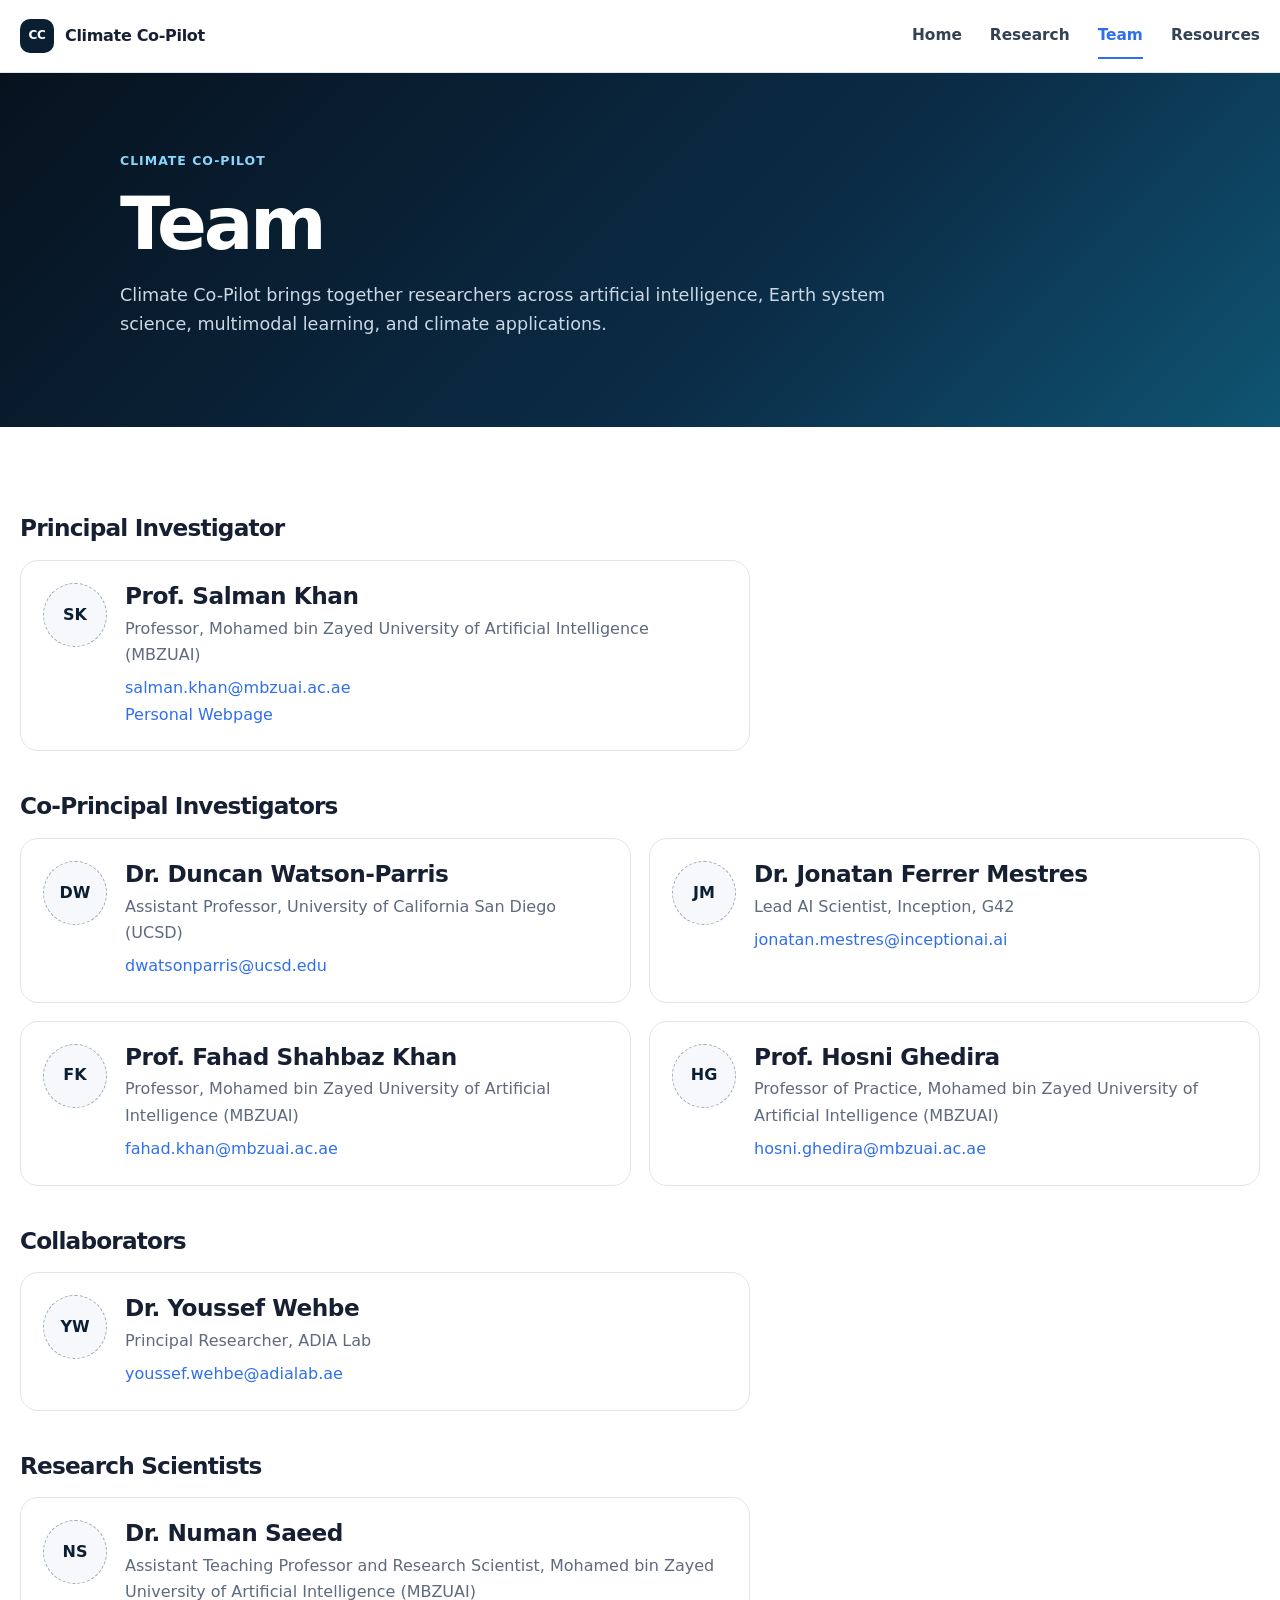
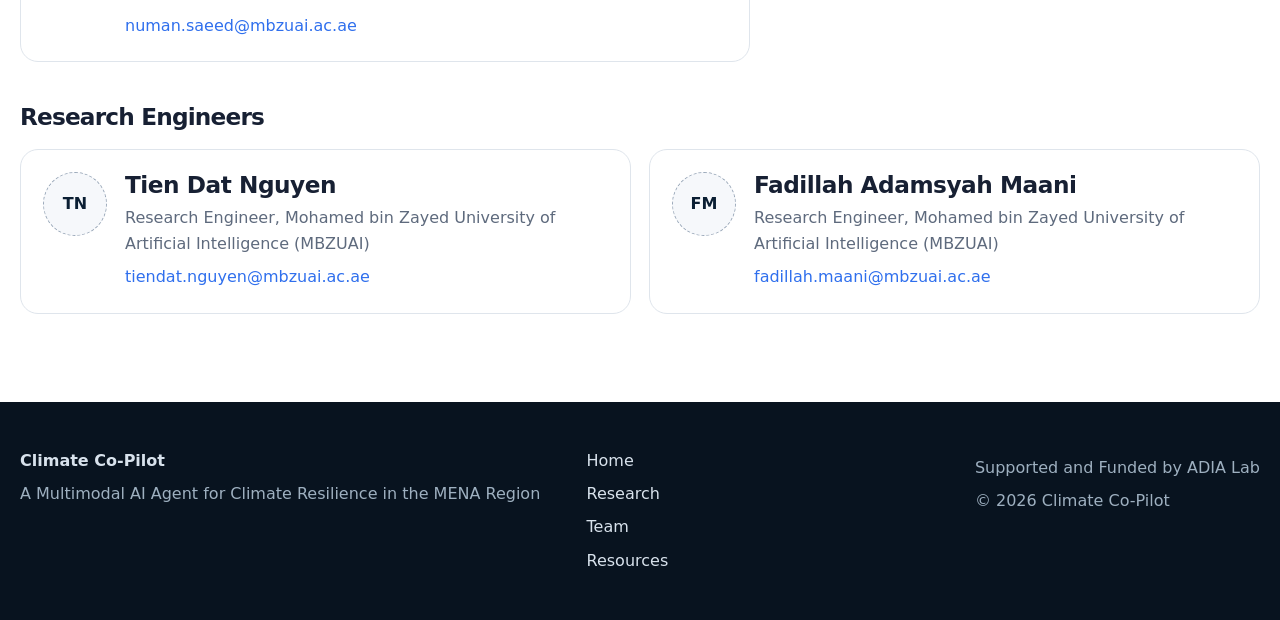
==== team.html @ f8ce4df5 "Create webpage" ====
<!doctype html>
<html lang="en">
<head>
  <meta charset="utf-8" />
  <meta name="viewport" content="width=device-width, initial-scale=1" />
  <meta name="description" content="Climate Co-Pilot team and collaborators." />
  <title>Team | Climate Co-Pilot</title>
  <link rel="icon" href="assets/images/favicon.svg" type="image/svg+xml" />
  <link rel="stylesheet" href="assets/css/style.css" />
</head>
<body>
  <header class="site-header">
    <div class="container nav-wrap">
      <a class="brand" href="index.html"><span class="brand-mark">CC</span><span>Climate Co-Pilot</span></a>
      <button class="nav-toggle" aria-expanded="false" aria-controls="site-nav">Menu</button>
      <nav id="site-nav" class="site-nav" aria-label="Primary navigation">
        <a href="index.html">Home</a><a href="research.html">Research</a><a href="team.html">Team</a><a href="resources.html">Resources</a>
      </nav>
    </div>
  </header>

  <main>
    <section class="page-hero section-dark">
      <div class="container narrow-wide">
        <p class="eyebrow">Climate Co-Pilot</p>
        <h1>Team</h1>
        <p>Climate Co-Pilot brings together researchers across artificial intelligence, Earth system science, multimodal learning, and climate applications.</p>
      </div>
    </section>

    <section class="section">
      <div class="container">
        <h2 class="team-role-heading">Principal Investigator</h2>
        <div class="team-grid one">
          <article class="person-card">
            <div class="avatar-placeholder">SK</div>
            <div><h3>Prof. Salman Khan</h3><p class="person-role">Professor, Mohamed bin Zayed University of Artificial Intelligence (MBZUAI)</p><a href="mailto:salman.khan@mbzuai.ac.ae">salman.khan@mbzuai.ac.ae</a><br><a href="https://salman-h-khan.github.io/" target="_blank" rel="noopener noreferrer">Personal Webpage</a></div>
          </article>
        </div>

        <h2 class="team-role-heading">Co-Principal Investigators</h2>
        <div class="team-grid">
          <article class="person-card"><div class="avatar-placeholder">DW</div><div><h3>Dr. Duncan Watson-Parris</h3><p class="person-role">Assistant Professor, University of California San Diego (UCSD)</p><a href="mailto:dwatsonparris@ucsd.edu">dwatsonparris@ucsd.edu</a></div></article>
          <article class="person-card"><div class="avatar-placeholder">JM</div><div><h3>Dr. Jonatan Ferrer Mestres</h3><p class="person-role">Lead AI Scientist, Inception, G42</p><a href="mailto:jonatan.mestres@inceptionai.ai">jonatan.mestres@inceptionai.ai</a></div></article>
          <article class="person-card"><div class="avatar-placeholder">FK</div><div><h3>Prof. Fahad Shahbaz Khan</h3><p class="person-role">Professor, Mohamed bin Zayed University of Artificial Intelligence (MBZUAI)</p><a href="mailto:fahad.khan@mbzuai.ac.ae">fahad.khan@mbzuai.ac.ae</a></div></article>
          <article class="person-card"><div class="avatar-placeholder">HG</div><div><h3>Prof. Hosni Ghedira</h3><p class="person-role">Professor of Practice, Mohamed bin Zayed University of Artificial Intelligence (MBZUAI)</p><a href="mailto:hosni.ghedira@mbzuai.ac.ae">hosni.ghedira@mbzuai.ac.ae</a></div></article>
        </div>

        <h2 class="team-role-heading">Collaborators</h2>
        <div class="team-grid one">
          <article class="person-card"><div class="avatar-placeholder">YW</div><div><h3>Dr. Youssef Wehbe</h3><p class="person-role">Principal Researcher, ADIA Lab</p><a href="mailto:youssef.wehbe@adialab.ae">youssef.wehbe@adialab.ae</a></div></article>
        </div>

        <h2 class="team-role-heading">Research Scientists</h2>
        <div class="team-grid one">
          <article class="person-card"><div class="avatar-placeholder">NS</div><div><h3>Dr. Numan Saeed</h3><p class="person-role">Assistant Teaching Professor and Research Scientist, Mohamed bin Zayed University of Artificial Intelligence (MBZUAI)</p><a href="mailto:numan.saeed@mbzuai.ac.ae">numan.saeed@mbzuai.ac.ae</a></div></article>
        </div>

        <h2 class="team-role-heading">Research Engineers</h2>
        <div class="team-grid">
          <article class="person-card"><div class="avatar-placeholder">TN</div><div><h3>Tien Dat Nguyen</h3><p class="person-role">Research Engineer, Mohamed bin Zayed University of Artificial Intelligence (MBZUAI)</p><a href="mailto:tiendat.nguyen@mbzuai.ac.ae">tiendat.nguyen@mbzuai.ac.ae</a></div></article>
          <article class="person-card"><div class="avatar-placeholder">FM</div><div><h3>Fadillah Adamsyah Maani</h3><p class="person-role">Research Engineer, Mohamed bin Zayed University of Artificial Intelligence (MBZUAI)</p><a href="mailto:fadillah.maani@mbzuai.ac.ae">fadillah.maani@mbzuai.ac.ae</a></div></article>
        </div>
      </div>
    </section>
  </main>

  <footer class="site-footer"><div class="container footer-grid"><div><strong>Climate Co-Pilot</strong><p>A Multimodal AI Agent for Climate Resilience in the MENA Region</p></div><div class="footer-links"><a href="index.html">Home</a><a href="research.html">Research</a><a href="team.html">Team</a><a href="resources.html">Resources</a></div><div><p>Supported and Funded by ADIA Lab</p><p>© <span data-current-year></span> Climate Co-Pilot</p></div></div></footer>
  <script src="assets/js/main.js"></script>
</body>
</html>
---- assets/css/style.css ----
:root {
  --navy: #0b1f33;
  --navy-2: #102b46;
  --blue: #2f6fed;
  --purple: #8d46e8;
  --green: #1fa96a;
  --teal: #0fa8a8;
  --text: #172033;
  --muted: #5e6a7d;
  --line: #dfe5ec;
  --soft: #f6f8fb;
  --white: #ffffff;
  --shadow: 0 18px 50px rgba(11, 31, 51, 0.10);
  --radius: 22px;
  --max: 1240px;
}

* { box-sizing: border-box; }
html { scroll-behavior: smooth; }
body {
  margin: 0;
  font-family: Inter, ui-sans-serif, system-ui, -apple-system, BlinkMacSystemFont, "Segoe UI", sans-serif;
  color: var(--text);
  background: var(--white);
  line-height: 1.65;
  -webkit-font-smoothing: antialiased;
}
a { color: inherit; }
img { max-width: 100%; display: block; }
code { font-family: ui-monospace, SFMono-Regular, Menlo, Consolas, monospace; font-size: 0.92em; }

.container { width: min(var(--max), calc(100% - 40px)); margin: 0 auto; }
.narrow { max-width: 900px; }
.narrow-wide { max-width: 1040px; }
.section { padding: 88px 0; }
.section-soft { background: var(--soft); }
.section-dark { background: linear-gradient(135deg, #07121e 0%, #0b2d48 62%, #0f5573 100%); color: var(--white); }
.section-kicker, .eyebrow {
  margin: 0 0 10px;
  color: var(--blue);
  font-weight: 800;
  letter-spacing: .08em;
  text-transform: uppercase;
  font-size: 0.78rem;
}
.section-dark .eyebrow { color: #88d7ff; }
h1, h2, h3 { line-height: 1.15; margin-top: 0; }
h1 { font-size: clamp(2.7rem, 7vw, 5.2rem); letter-spacing: -0.045em; margin-bottom: 20px; }
h2 { font-size: clamp(2rem, 4vw, 3.05rem); letter-spacing: -0.035em; margin-bottom: 22px; }
h3 { font-size: 1.45rem; letter-spacing: -0.02em; }
p { margin: 0 0 18px; }
.section-intro { max-width: 850px; color: var(--muted); font-size: 1.07rem; margin-bottom: 34px; }
.section-heading-row { display: flex; align-items: end; justify-content: space-between; gap: 24px; margin-bottom: 30px; }
.text-link { text-decoration: none; color: var(--blue); font-weight: 800; }
.text-link:hover { text-decoration: underline; }

.site-header {
  position: sticky;
  top: 0;
  z-index: 100;
  background: rgba(255,255,255,.94);
  border-bottom: 1px solid rgba(223,229,236,.9);
  backdrop-filter: blur(14px);
}
.nav-wrap { min-height: 72px; display: flex; align-items: center; justify-content: space-between; gap: 28px; }
.brand { display: inline-flex; align-items: center; gap: 11px; font-weight: 850; text-decoration: none; letter-spacing: -0.02em; }
.brand-mark { width: 34px; height: 34px; display: inline-grid; place-items: center; border-radius: 10px; background: var(--navy); color: #fff; font-size: .75rem; }
.site-nav { display: flex; align-items: center; gap: 28px; }
.site-nav a { text-decoration: none; color: #334155; font-weight: 700; font-size: .96rem; position: relative; }
.site-nav a:hover, .site-nav a.active { color: var(--blue); }
.site-nav a.active::after { content: ""; position: absolute; left: 0; right: 0; bottom: -10px; height: 2px; background: var(--blue); }
.nav-toggle { display: none; border: 1px solid var(--line); background: #fff; border-radius: 10px; padding: 9px 12px; font-weight: 700; }

.hero { padding: 104px 0 98px; }
.hero-grid { display: grid; grid-template-columns: 1.55fr .75fr; gap: 64px; align-items: center; }
.hero-subtitle { font-size: clamp(1.35rem, 2.4vw, 2rem); font-weight: 700; max-width: 900px; color: #dceeff; margin-bottom: 18px; }
.hero-copy { max-width: 790px; font-size: 1.08rem; color: #c8d7e7; }
.hero-panel { border: 1px solid rgba(255,255,255,.18); background: rgba(255,255,255,.06); border-radius: 24px; padding: 28px; box-shadow: inset 0 1px 0 rgba(255,255,255,.05); }
.hero-panel-label { color: #9bd9ff; font-size: .78rem; text-transform: uppercase; letter-spacing: .1em; font-weight: 800; margin-bottom: 14px; }
.hero-panel-list { display: grid; gap: 12px; }
.hero-panel-list span { padding: 13px 14px; border-radius: 12px; background: rgba(255,255,255,.07); font-weight: 700; }
.button-row { display: flex; flex-wrap: wrap; gap: 12px; margin-top: 28px; }
.button { display: inline-flex; align-items: center; justify-content: center; min-height: 46px; padding: 0 20px; border-radius: 999px; text-decoration: none; font-weight: 800; transition: .18s ease; }
.button-primary { background: #fff; color: var(--navy); }
.button-primary:hover { transform: translateY(-2px); box-shadow: 0 10px 24px rgba(0,0,0,.15); }
.button-ghost { border: 1px solid rgba(255,255,255,.3); color: #fff; }
.button-ghost:hover { background: rgba(255,255,255,.08); }
.button-small { min-height: 40px; padding: 0 16px; background: var(--navy); color: #fff; }
.button-small:hover { background: var(--navy-2); }

.research-grid { display: grid; gap: 24px; }
.research-grid.three { grid-template-columns: repeat(3, 1fr); }
.direction-card { border-radius: var(--radius); padding: 30px; color: #fff; min-height: 430px; display: flex; flex-direction: column; box-shadow: var(--shadow); }
.direction-blue { background: linear-gradient(145deg, #397df2, #285cc9); }
.direction-purple { background: linear-gradient(145deg, #a54df0, #7832cb); }
.direction-green { background: linear-gradient(145deg, #23b96f, #0b8f63); }
.direction-icon { width: 48px; height: 48px; border-radius: 14px; display: grid; place-items: center; background: rgba(255,255,255,.16); font-weight: 900; margin-bottom: 24px; }
.direction-card h3 { font-size: 1.75rem; margin-bottom: 14px; }
.direction-card .question { color: rgba(255,255,255,.92); font-size: 1.03rem; }
.check-list { list-style: none; padding: 0; margin: 10px 0 20px; display: grid; gap: 10px; }
.check-list li { position: relative; padding-left: 26px; }
.check-list li::before { content: "✓"; position: absolute; left: 0; font-weight: 900; }
.current-work { margin-top: auto; padding-top: 12px; }
.card-link { color: #fff; font-weight: 850; text-decoration: none; }
.card-link:hover { text-decoration: underline; }
.split-direction-card { min-height: 430px; }
.split-links { display: grid; grid-template-columns: 1fr 1fr; gap: 12px; margin: 14px 0 22px; }
.split-link { background: rgba(255,255,255,.12); border: 1px solid rgba(255,255,255,.14); border-radius: 14px; padding: 16px; text-decoration: none; min-height: 132px; transition: .18s ease; }
.split-link:hover { background: rgba(255,255,255,.18); transform: translateY(-2px); }
.split-link strong, .split-link span { display: block; }
.split-link strong { margin-bottom: 7px; }
.split-link span { font-size: .9rem; color: rgba(255,255,255,.9); }
.status-badge { display: inline-flex; align-self: flex-start; padding: 7px 11px; border-radius: 999px; background: rgba(255,255,255,.16); font-size: .78rem; font-weight: 800; }

.work-grid { display: grid; grid-template-columns: 1fr 1fr; gap: 26px; }
.work-card { border: 1px solid var(--line); border-radius: var(--radius); padding: 32px; box-shadow: 0 10px 34px rgba(11,31,51,.06); }
.work-card-tag { display: inline-flex; padding: 6px 10px; border-radius: 999px; background: #eaf1ff; color: #2a5ec7; text-transform: uppercase; letter-spacing: .07em; font-weight: 850; font-size: .72rem; margin-bottom: 15px; }
.work-card p { color: var(--muted); }

.figure-card { margin: 34px 0 0; border: 1px solid var(--line); background: #fff; border-radius: var(--radius); overflow: hidden; box-shadow: 0 10px 35px rgba(11,31,51,.07); }
.figure-card img { width: 100%; background: #f9fbfd; }
.figure-card figcaption { padding: 16px 20px; color: var(--muted); font-size: .9rem; border-top: 1px solid var(--line); }
.figure-card.compact { margin: 0; align-self: start; }
.placeholder-note { color: #a04444; font-weight: 700; }

.process-grid { display: grid; grid-template-columns: repeat(4, 1fr); gap: 16px; margin-top: 24px; }
.process-grid > div { background: #fff; border: 1px solid var(--line); padding: 22px; border-radius: 16px; }
.process-grid span { font-size: .75rem; color: var(--blue); font-weight: 900; }
.process-grid strong { display: block; margin: 8px 0 6px; }
.process-grid p { margin: 0; color: var(--muted); font-size: .92rem; }

.logo-grid { display: flex; align-items: center; justify-content: space-between; gap: 2rem; margin-top: 2rem; }
.partner-logo { flex: 1; display: flex; align-items: center; justify-content: center; height: 100px; }
.partner-logo img { max-width: 220px; max-height: 75px; width: auto; height: auto; object-fit: contain; }
.logo-ucsd { max-width: 120px !important; max-height: 90px !important; }
@media (max-width: 900px) {
  .logo-grid { flex-wrap: wrap; }
  .partner-logo { min-width: 45%; }
}
.logo-placeholder { min-height: 124px; border: 1.5px dashed #9aa8b9; background: #fff; border-radius: 18px; display: grid; place-items: center; text-align: center; padding: 14px; }
.logo-placeholder span { display: block; font-weight: 850; font-size: 1.08rem; }
.logo-placeholder small { color: var(--muted); }

.timeline { border-left: 2px solid var(--line); margin: 34px 0 0 10px; }
.timeline-item { display: grid; grid-template-columns: 180px 1fr; gap: 28px; position: relative; padding: 0 0 36px 28px; }
.timeline-item::before { content: ""; position: absolute; left: -7px; top: 7px; width: 12px; height: 12px; background: var(--blue); border: 3px solid #fff; border-radius: 50%; box-shadow: 0 0 0 1px var(--blue); }
.timeline-date { font-weight: 850; color: var(--navy); }
.timeline-category { display: inline-flex; margin-bottom: 7px; padding: 4px 8px; border-radius: 999px; background: #eef4ff; color: #315faa; font-weight: 800; font-size: .72rem; text-transform: uppercase; letter-spacing: .05em; }
.timeline-item h3 { margin-bottom: 8px; }
.timeline-item p { color: var(--muted); }

.page-hero { padding: 78px 0 70px; }
.page-hero h1 { font-size: clamp(2.6rem, 6vw, 4.6rem); margin-bottom: 15px; }
.page-hero p:last-child { max-width: 820px; color: #cbd8e6; font-size: 1.1rem; }
.research-detail-grid { display: grid; grid-template-columns: 1.06fr .94fr; gap: 46px; align-items: start; }
.research-detail-grid.reverse { grid-template-columns: .94fr 1.06fr; }
.stat-grid { display: grid; grid-template-columns: repeat(3, minmax(0,1fr)); gap: 12px; margin-top: 28px; }
.stat-grid div { border: 1px solid var(--line); background: #fff; border-radius: 14px; padding: 16px; }
.stat-grid strong { display: block; font-size: 1.35rem; color: var(--navy); }
.stat-grid span { color: var(--muted); font-size: .82rem; }
.application-grid { display: grid; grid-template-columns: 1fr 1fr; gap: 24px; }
.application-card { border: 1px solid var(--line); border-radius: var(--radius); padding: 30px; box-shadow: 0 10px 34px rgba(11,31,51,.06); }
.application-card p { color: var(--muted); }
.application-icon { width: 46px; height: 46px; border-radius: 14px; display: grid; place-items: center; background: #e9f7ef; color: #157247; font-weight: 900; margin-bottom: 18px; }
.application-card .status-badge { color: #35604e; background: #e8f6ee; }

.resource-pills { display: flex; flex-wrap: wrap; justify-content: flex-end; gap: 12px; }
.resource-pills.left { justify-content: flex-start; margin-top: 26px; }
.resource-pill { display: inline-flex; align-items: center; gap: 8px; background: #323232; color: #fff; min-height: 46px; padding: 0 18px; border-radius: 999px; text-decoration: none; font-weight: 750; }
.resource-pill:hover { background: #151515; transform: translateY(-1px); }
.resource-pill::before { font-weight: 900; color: #fff; }
.icon-doc::before { content: "↗"; }
.icon-code::before { content: "</>"; font-size: .8rem; }
.icon-data::before { content: "▰"; }
.icon-model::before { content: "◇"; }
.icon-web::before { content: "◎"; }
.resource-groups { display: grid; gap: 26px; max-width: 1000px; }
.resource-group-card { border: 1px solid var(--line); border-radius: var(--radius); padding: 34px; display: grid; grid-template-columns: 1fr auto; align-items: center; gap: 28px; box-shadow: 0 10px 34px rgba(11,31,51,.06); }
.resource-group-card h2 { font-size: 1.8rem; margin-bottom: 8px; }
.resource-group-card p { margin-bottom: 0; color: var(--muted); }
.resource-group-card .placeholder-note { grid-column: 1 / -1; font-size: .88rem; }

.team-role-heading { font-size: 1.45rem; margin: 42px 0 18px; }
.team-role-heading:first-of-type { margin-top: 0; }
.team-grid { display: grid; grid-template-columns: 1fr 1fr; gap: 18px; }
.team-grid.one { grid-template-columns: 1fr; max-width: 730px; }
.person-card { border: 1px solid var(--line); border-radius: 18px; padding: 22px; display: grid; grid-template-columns: 64px 1fr; gap: 18px; align-items: start; }
.person-card h3 { margin-bottom: 6px; }
.person-card a { color: var(--blue); text-decoration: none; word-break: break-word; }
.person-card a:hover { text-decoration: underline; }
.person-role { color: var(--muted); margin-bottom: 7px; }
.avatar-placeholder { width: 64px; height: 64px; border-radius: 50%; display: grid; place-items: center; background: var(--soft); border: 1px dashed #9aa8b9; color: var(--navy); font-weight: 900; }
.person-card .placeholder-note { font-size: .75rem; margin-top: 8px; }

.site-footer { background: #08131f; color: #d8e2ec; padding: 46px 0; margin-top: 0; }
.footer-grid { display: grid; grid-template-columns: 1.5fr 1fr .8fr; gap: 32px; }
.footer-grid p { color: #9eb0c0; margin: 7px 0; }
.footer-links { display: grid; gap: 7px; align-content: start; }
.footer-links a { color: #d8e2ec; text-decoration: none; }
.footer-links a:hover { color: #fff; }
.center-page { min-height: 100vh; display: grid; place-items: center; text-align: center; padding: 40px; }

@media (max-width: 980px) {
  .hero-grid, .research-detail-grid, .research-detail-grid.reverse, .resource-group-card { grid-template-columns: 1fr; }
  .research-grid.three { grid-template-columns: 1fr; }
  .direction-card { min-height: auto; }
  .work-grid, .application-grid { grid-template-columns: 1fr; }
  .process-grid, .logo-grid { grid-template-columns: repeat(2, 1fr); }
  .resource-pills { justify-content: flex-start; }
}

@media (max-width: 760px) {
  .section { padding: 64px 0; }
  .container { width: min(100% - 28px, var(--max)); }
  .nav-toggle { display: inline-flex; }
  .site-nav { position: absolute; top: 72px; left: 14px; right: 14px; display: none; flex-direction: column; align-items: stretch; gap: 0; padding: 10px; background: #fff; border: 1px solid var(--line); border-radius: 14px; box-shadow: var(--shadow); }
  .site-nav.open { display: flex; }
  .site-nav a { padding: 12px; }
  .site-nav a.active::after { display: none; }
  .hero { padding: 78px 0 70px; }
  .hero-grid { grid-template-columns: 1fr; gap: 34px; }
  .split-links, .process-grid, .logo-grid, .team-grid, .team-grid.one, .stat-grid { grid-template-columns: 1fr; }
  .section-heading-row { align-items: start; flex-direction: column; }
  .timeline-item { grid-template-columns: 1fr; gap: 8px; }
  .footer-grid { grid-template-columns: 1fr; }
  .resource-group-card { padding: 26px; }
}

.slider-wrapper { display: flex; align-items: center; gap: 1rem; margin-top: 2rem; }
.slider-window { flex: 1; overflow: hidden; border-radius: 18px; }
.image-slider { display: flex; transition: transform 0.4s ease; }
.slide { min-width: 100%; display: flex; align-items: center; justify-content: center; }
.slide img { display: block; width: 100%; height: auto; max-height: 620px; object-fit: contain; }
.slider-button { flex: 0 0 44px; width: 44px; height: 44px; border: 1px solid #d5dce5; border-radius: 50%; background: #fff; cursor: pointer; font-size: 1.4rem; }
.slider-dots { display: flex; justify-content: center; gap: 0.5rem; margin-top: 1rem; }
.slider-dot { width: 9px; height: 9px; border-radius: 50%; background: #c5ccd6; cursor: pointer; }
.slider-dot.is-active { background: #2563eb; }
.terrabench-slider { max-width: 1200px; margin: 2.5rem auto 0; }
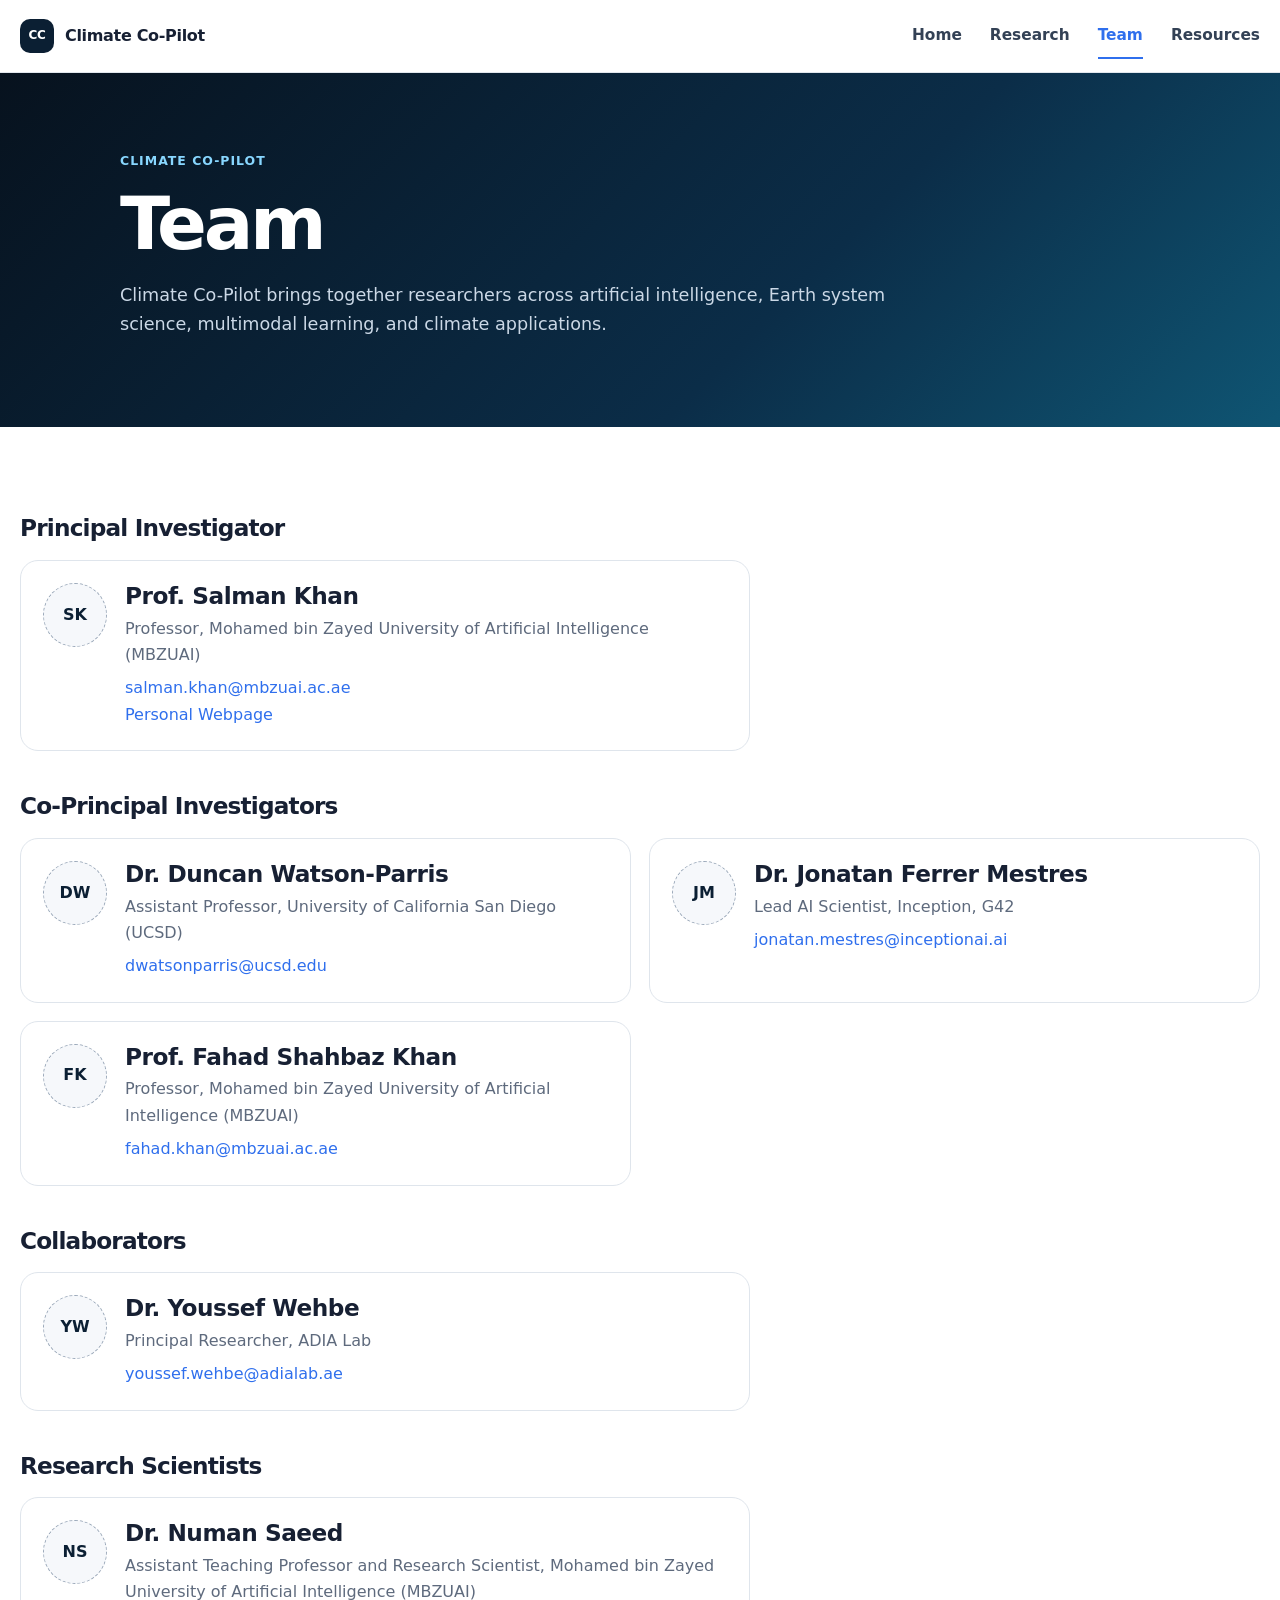
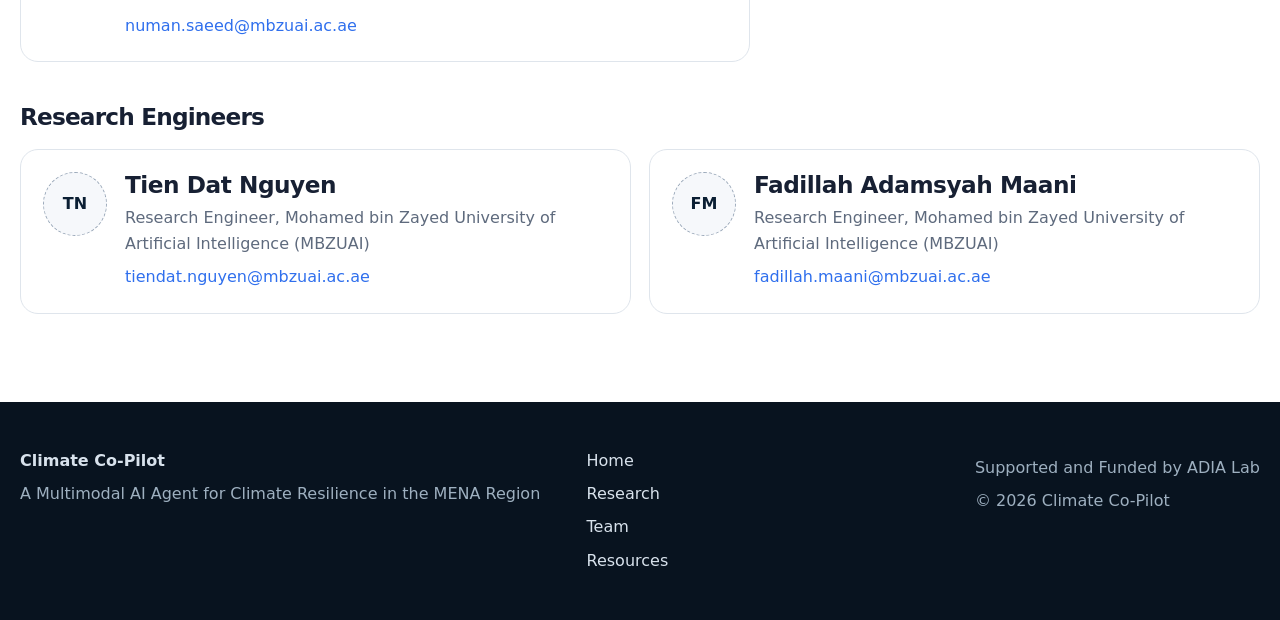
==== commit edc377be: "Update" ====
--- a/team.html
+++ b/team.html
@@ -43,7 +43,6 @@
           <article class="person-card"><div class="avatar-placeholder">DW</div><div><h3>Dr. Duncan Watson-Parris</h3><p class="person-role">Assistant Professor, University of California San Diego (UCSD)</p><a href="mailto:dwatsonparris@ucsd.edu">dwatsonparris@ucsd.edu</a></div></article>
           <article class="person-card"><div class="avatar-placeholder">JM</div><div><h3>Dr. Jonatan Ferrer Mestres</h3><p class="person-role">Lead AI Scientist, Inception, G42</p><a href="mailto:jonatan.mestres@inceptionai.ai">jonatan.mestres@inceptionai.ai</a></div></article>
           <article class="person-card"><div class="avatar-placeholder">FK</div><div><h3>Prof. Fahad Shahbaz Khan</h3><p class="person-role">Professor, Mohamed bin Zayed University of Artificial Intelligence (MBZUAI)</p><a href="mailto:fahad.khan@mbzuai.ac.ae">fahad.khan@mbzuai.ac.ae</a></div></article>
-          <article class="person-card"><div class="avatar-placeholder">HG</div><div><h3>Prof. Hosni Ghedira</h3><p class="person-role">Professor of Practice, Mohamed bin Zayed University of Artificial Intelligence (MBZUAI)</p><a href="mailto:hosni.ghedira@mbzuai.ac.ae">hosni.ghedira@mbzuai.ac.ae</a></div></article>
         </div>
 
         <h2 class="team-role-heading">Collaborators</h2>
--- a/assets/css/style.css
+++ b/assets/css/style.css
@@ -235,4 +235,6 @@
 .slider-dots { display: flex; justify-content: center; gap: 0.5rem; margin-top: 1rem; }
 .slider-dot { width: 9px; height: 9px; border-radius: 50%; background: #c5ccd6; cursor: pointer; }
 .slider-dot.is-active { background: #2563eb; }
-.terrabench-slider { max-width: 1200px; margin: 2.5rem auto 0; }+.terrabench-slider { max-width: 1200px; margin: 2.5rem auto 0; }
+
+.timeline-category { display: inline-block; margin-bottom: 0.4rem; font-size: 0.78rem; font-weight: 700; text-transform: uppercase; letter-spacing: 0.06em; color: #2563eb; }
